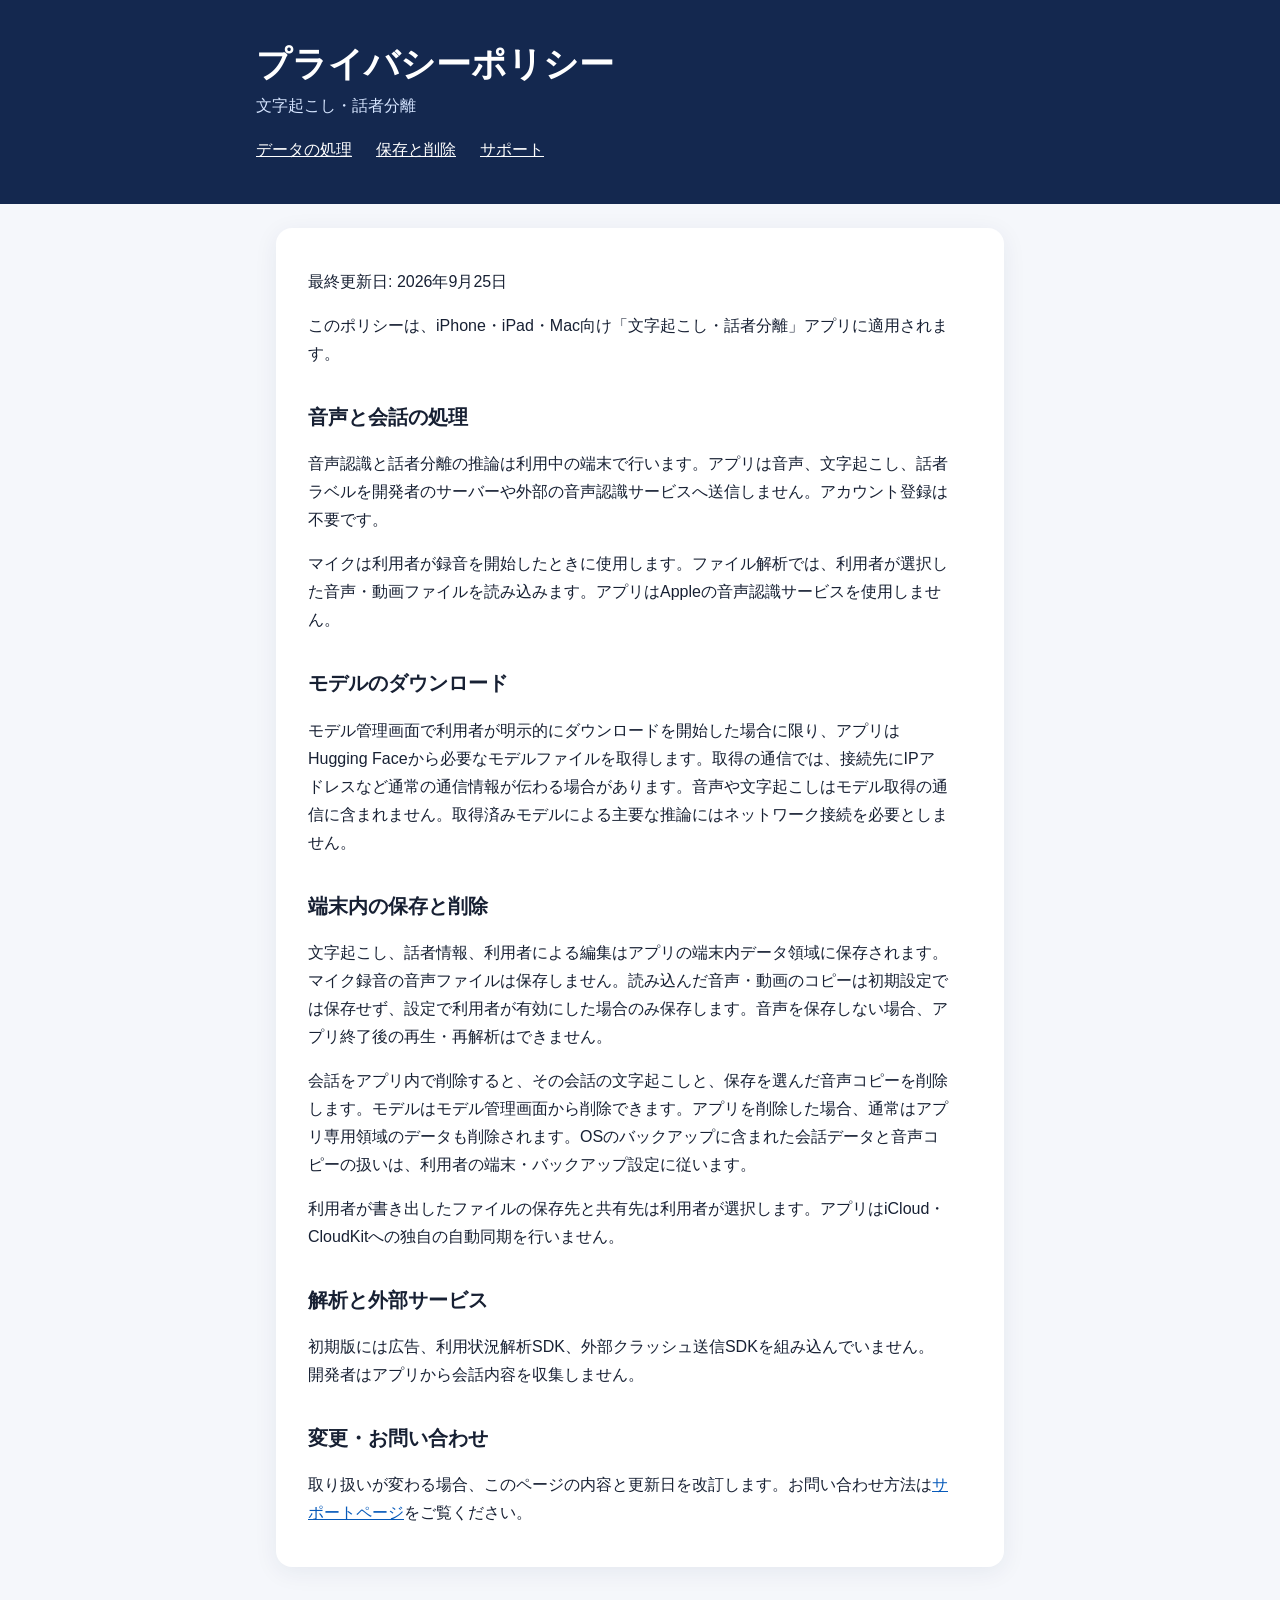
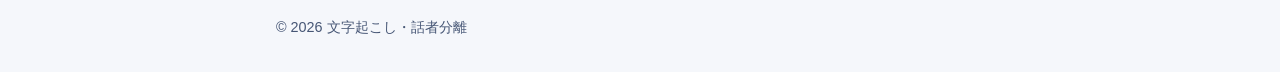
==== index.html @ a7752e15 "Publish privacy policy and support pages" ====
<!doctype html>
<html lang="ja">
<head>
  <meta charset="utf-8">
  <meta name="viewport" content="width=device-width, initial-scale=1">
  <meta name="description" content="文字起こし・話者分離アプリのプライバシーポリシー。音声の端末内処理、モデル取得、保存について説明します。">
  <title>プライバシーポリシー | 文字起こし・話者分離</title>
  <link rel="stylesheet" href="styles.css">
  <link rel="canonical" href="https://kondofumikazu-cmd.github.io/conversation-transcriber-privacy/">
</head>
<body>
  <header>
    <h1>プライバシーポリシー</h1>
    <p>文字起こし・話者分離</p>
    <nav aria-label="ページ内案内"><a href="#processing">データの処理</a><a href="#storage">保存と削除</a><a href="support.html">サポート</a></nav>
  </header>
  <main><article>
    <p>最終更新日: 2026年9月25日</p>
    <p>このポリシーは、iPhone・iPad・Mac向け「文字起こし・話者分離」アプリに適用されます。</p>

    <h2 id="processing">音声と会話の処理</h2>
    <p>音声認識と話者分離の推論は利用中の端末で行います。アプリは音声、文字起こし、話者ラベルを開発者のサーバーや外部の音声認識サービスへ送信しません。アカウント登録は不要です。</p>
    <p>マイクは利用者が録音を開始したときに使用します。ファイル解析では、利用者が選択した音声・動画ファイルを読み込みます。アプリはAppleの音声認識サービスを使用しません。</p>

    <h2>モデルのダウンロード</h2>
    <p>モデル管理画面で利用者が明示的にダウンロードを開始した場合に限り、アプリはHugging Faceから必要なモデルファイルを取得します。取得の通信では、接続先にIPアドレスなど通常の通信情報が伝わる場合があります。音声や文字起こしはモデル取得の通信に含まれません。取得済みモデルによる主要な推論にはネットワーク接続を必要としません。</p>

    <h2 id="storage">端末内の保存と削除</h2>
    <p>文字起こし、話者情報、利用者による編集はアプリの端末内データ領域に保存されます。マイク録音の音声ファイルは保存しません。読み込んだ音声・動画のコピーは初期設定では保存せず、設定で利用者が有効にした場合のみ保存します。音声を保存しない場合、アプリ終了後の再生・再解析はできません。</p>
    <p>会話をアプリ内で削除すると、その会話の文字起こしと、保存を選んだ音声コピーを削除します。モデルはモデル管理画面から削除できます。アプリを削除した場合、通常はアプリ専用領域のデータも削除されます。OSのバックアップに含まれた会話データと音声コピーの扱いは、利用者の端末・バックアップ設定に従います。</p>
    <p>利用者が書き出したファイルの保存先と共有先は利用者が選択します。アプリはiCloud・CloudKitへの独自の自動同期を行いません。</p>

    <h2>解析と外部サービス</h2>
    <p>初期版には広告、利用状況解析SDK、外部クラッシュ送信SDKを組み込んでいません。開発者はアプリから会話内容を収集しません。</p>

    <h2>変更・お問い合わせ</h2>
    <p>取り扱いが変わる場合、このページの内容と更新日を改訂します。お問い合わせ方法は<a href="support.html">サポートページ</a>をご覧ください。</p>
  </article></main>
  <footer>© 2026 文字起こし・話者分離</footer>
</body>
</html>
---- styles.css ----
:root { color-scheme: light dark; font-family: -apple-system, BlinkMacSystemFont, "Hiragino Sans", "Noto Sans JP", sans-serif; line-height: 1.75; }
* { box-sizing: border-box; }
body { margin: 0; background: #f5f7fb; color: #172033; }
header { background: #14284f; color: #fff; padding: 2.5rem max(1.25rem, calc((100vw - 48rem) / 2)); }
header p { margin: .3rem 0 0; color: #d6e5ff; }
main { max-width: 48rem; margin: 1.5rem auto 3rem; padding: 0 1.25rem; }
article { background: #fff; padding: 1.5rem 2rem; border-radius: 1rem; box-shadow: 0 5px 24px #14284f12; }
h1 { font-size: clamp(1.6rem, 5vw, 2.2rem); line-height: 1.35; margin: 0; }
h2 { font-size: 1.22rem; margin: 2rem 0 .5rem; }
p, li { max-width: 72ch; }
a { color: #075aba; }
a:focus-visible { outline: 3px solid #f49b23; outline-offset: 3px; }
nav { display: flex; flex-wrap: wrap; gap: 1.5rem; margin-top: 1rem; }
nav a { color: #fff; }
footer { max-width: 48rem; margin: 0 auto 2rem; padding: 0 1.25rem; color: #465675; font-size: .9rem; }
@media (max-width: 34rem) { article { padding: 1.3rem; } }
@media (prefers-color-scheme: dark) {
  body { background: #101622; color: #f2f5ff; }
  article { background: #1a2638; box-shadow: none; }
  a { color: #8dbaff; }
  footer { color: #bdc9db; }
}
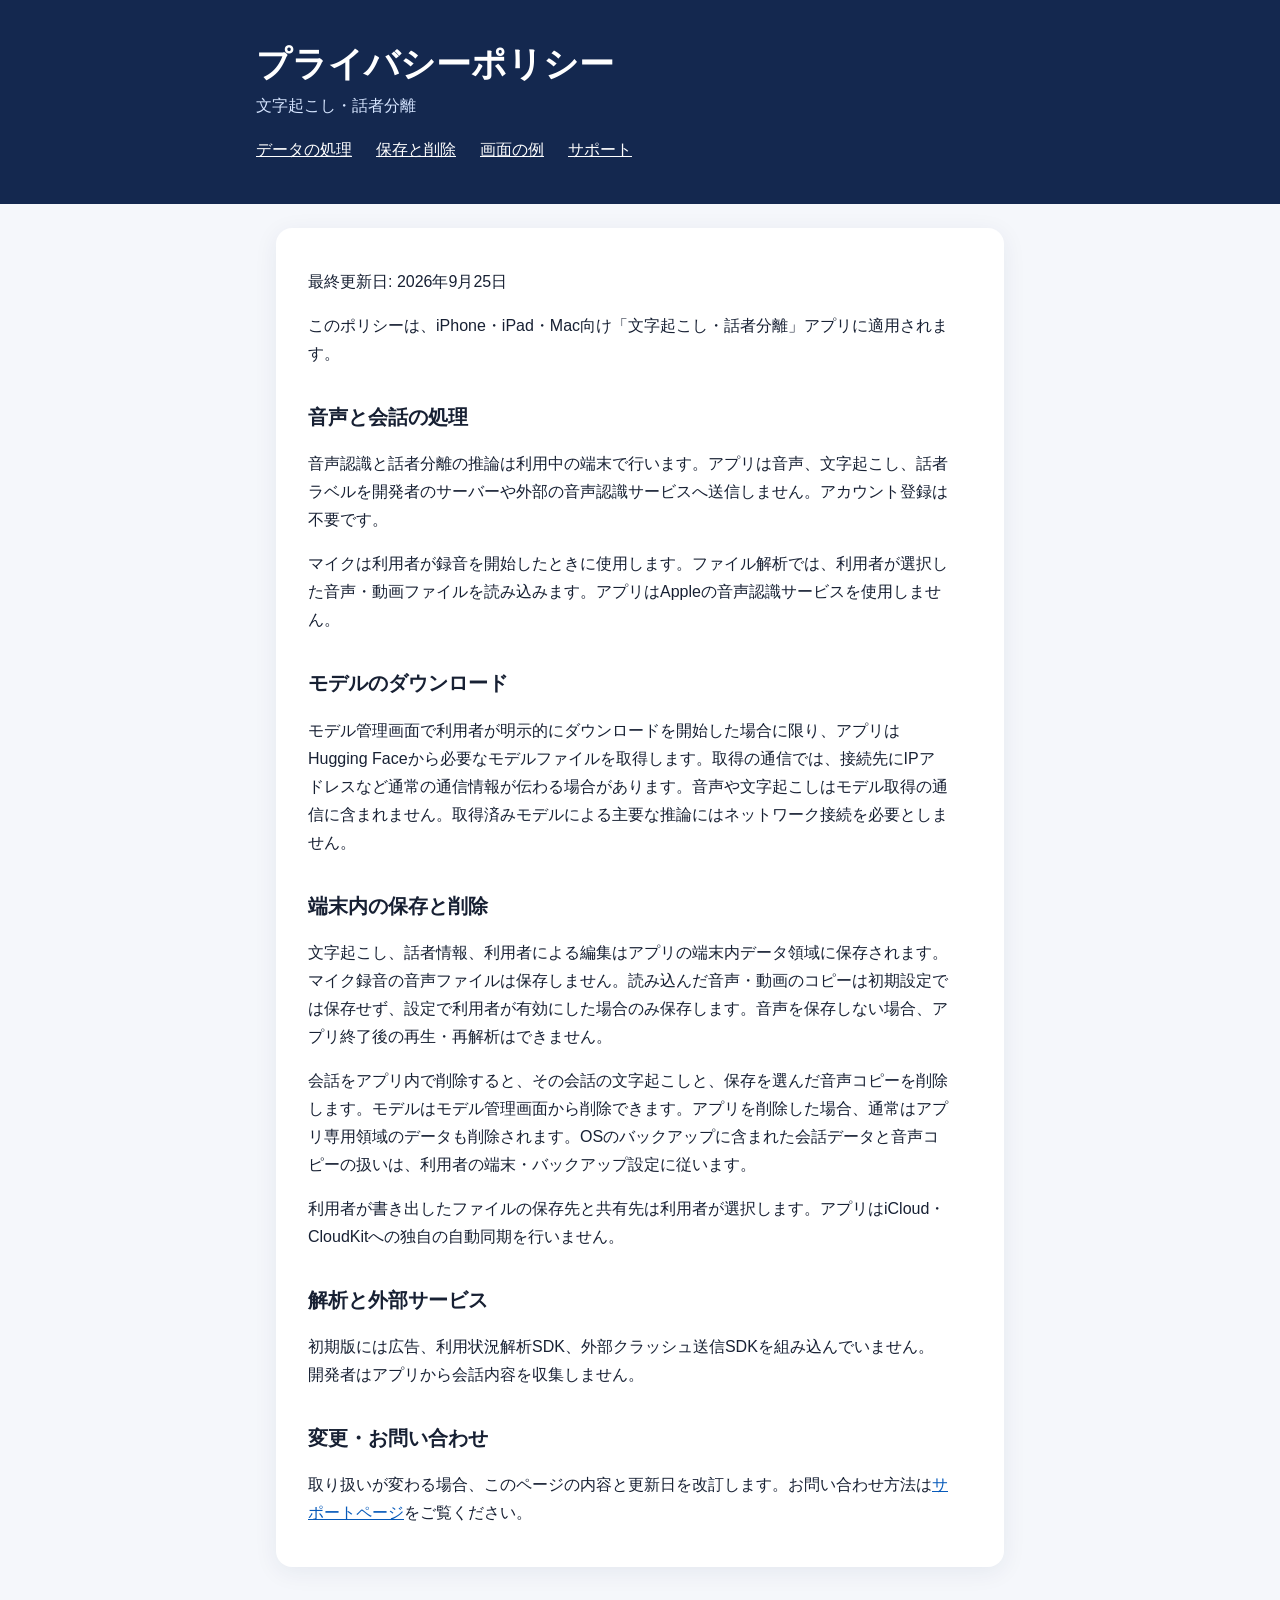
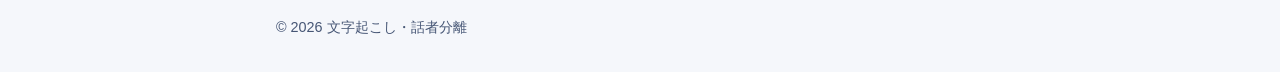
==== commit 7e2f4e6c: "Add iPhone and iPad screenshot gallery" ====
--- a/index.html
+++ b/index.html
@@ -12,7 +12,7 @@
   <header>
     <h1>プライバシーポリシー</h1>
     <p>文字起こし・話者分離</p>
-    <nav aria-label="ページ内案内"><a href="#processing">データの処理</a><a href="#storage">保存と削除</a><a href="support.html">サポート</a></nav>
+    <nav aria-label="ページ内案内"><a href="#processing">データの処理</a><a href="#storage">保存と削除</a><a href="preview.html">画面の例</a><a href="support.html">サポート</a></nav>
   </header>
   <main><article>
     <p>最終更新日: 2026年9月25日</p>
--- a/styles.css
+++ b/styles.css
@@ -13,6 +13,10 @@
 nav { display: flex; flex-wrap: wrap; gap: 1.5rem; margin-top: 1rem; }
 nav a { color: #fff; }
 footer { max-width: 48rem; margin: 0 auto 2rem; padding: 0 1.25rem; color: #465675; font-size: .9rem; }
+.gallery { display: grid; grid-template-columns: repeat(auto-fit, minmax(min(100%, 17rem), 1fr)); gap: 1.25rem; }
+.gallery figure { margin: 0; }
+.gallery img { display: block; width: 100%; height: auto; border-radius: .75rem; border: 1px solid #71809a44; }
+.gallery figcaption { margin: .5rem 0 1rem; font-weight: 600; }
 @media (max-width: 34rem) { article { padding: 1.3rem; } }
 @media (prefers-color-scheme: dark) {
   body { background: #101622; color: #f2f5ff; }
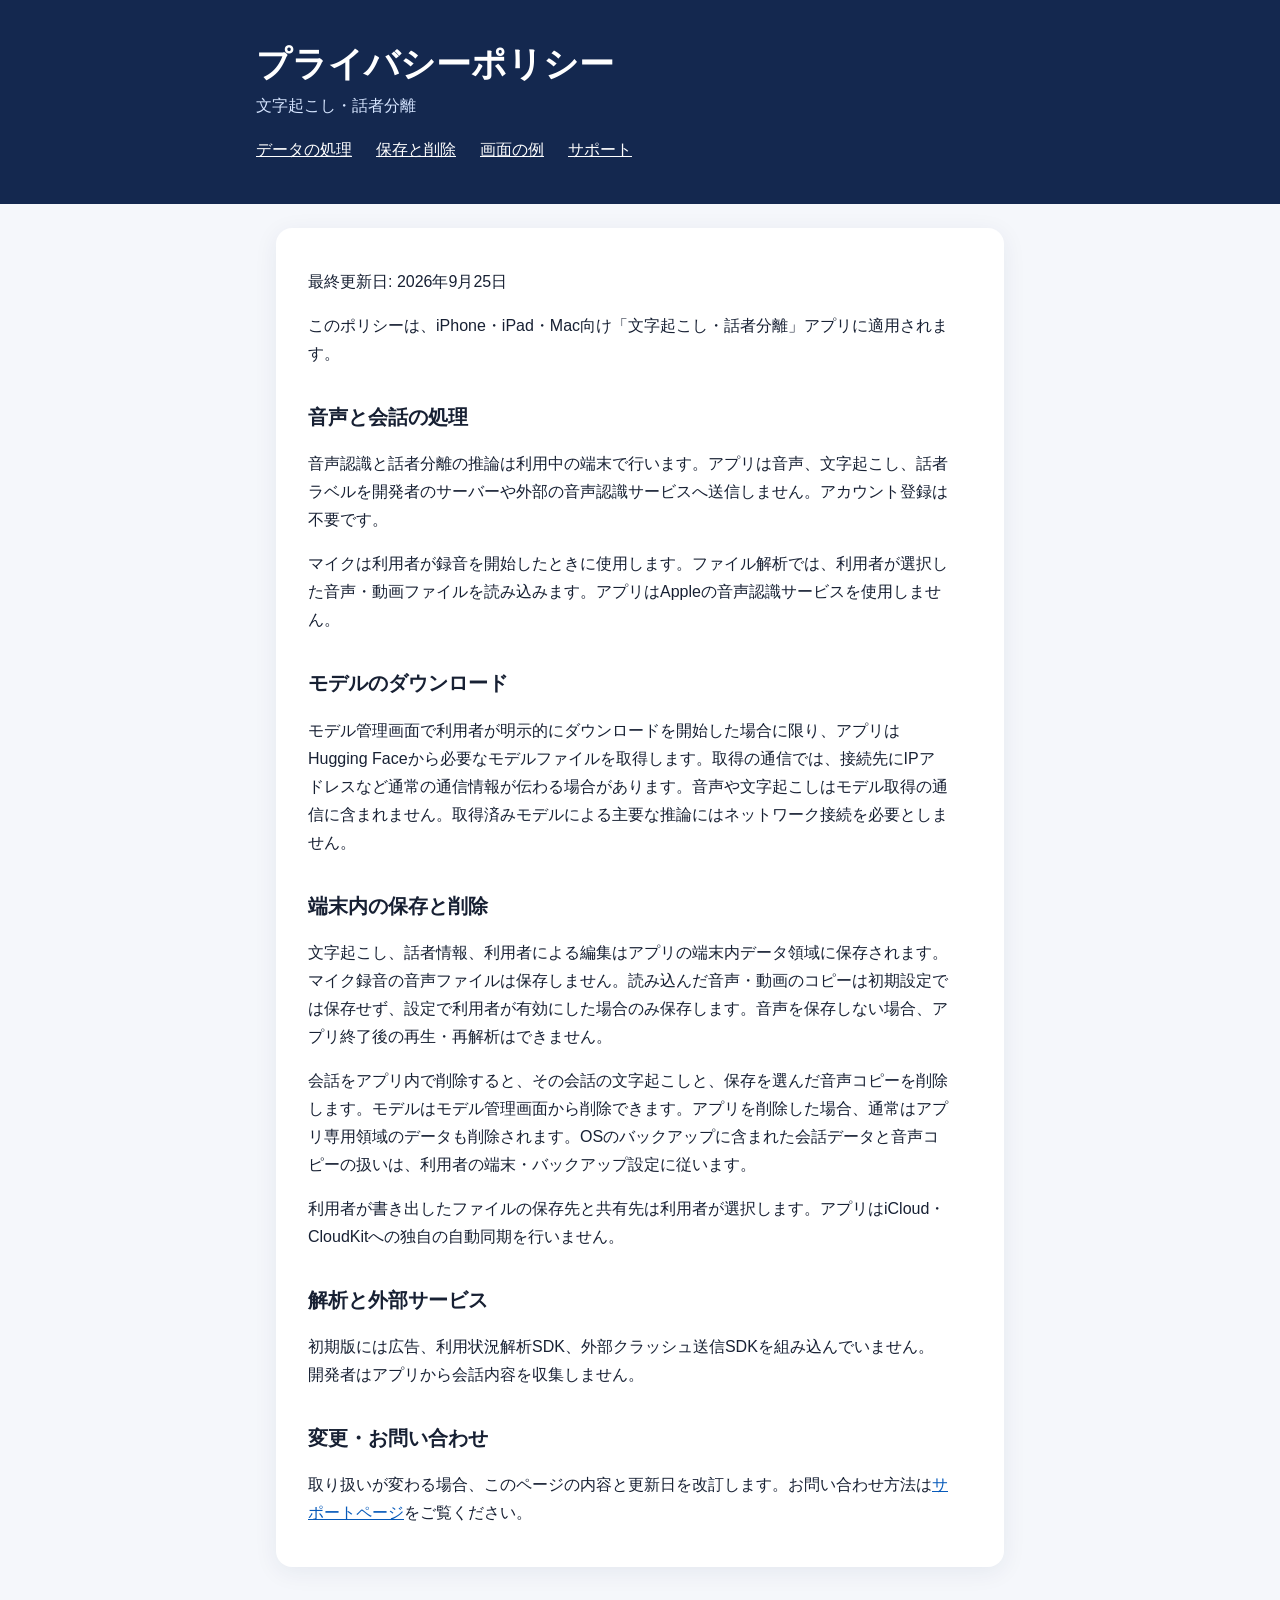
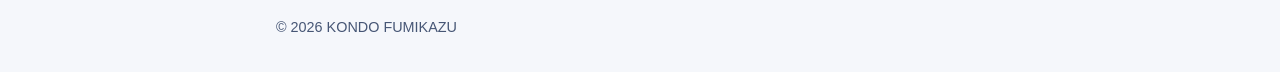
==== commit 24fd113f: "Update copyright notice on public pages" ====
--- a/index.html
+++ b/index.html
@@ -36,6 +36,6 @@
     <h2>変更・お問い合わせ</h2>
     <p>取り扱いが変わる場合、このページの内容と更新日を改訂します。お問い合わせ方法は<a href="support.html">サポートページ</a>をご覧ください。</p>
   </article></main>
-  <footer>© 2026 文字起こし・話者分離</footer>
+  <footer>© 2026 KONDO FUMIKAZU</footer>
 </body>
 </html>
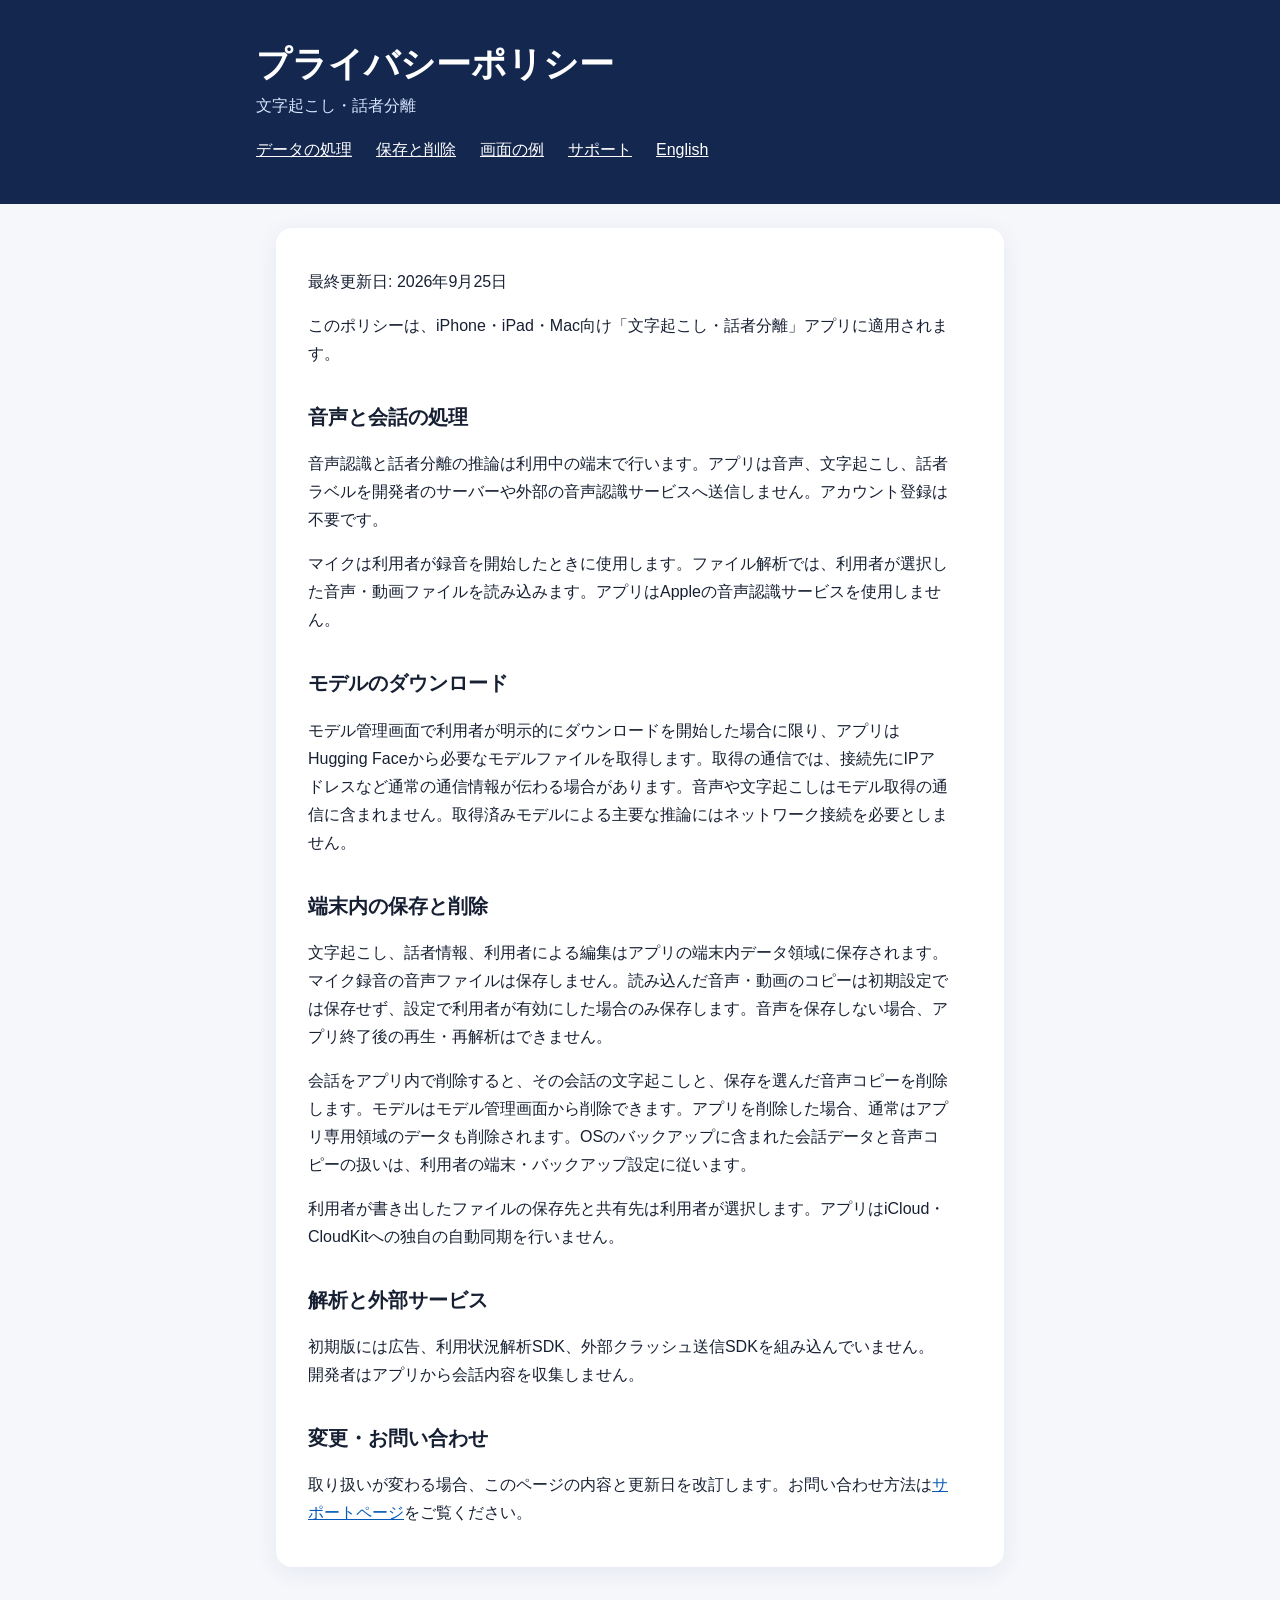
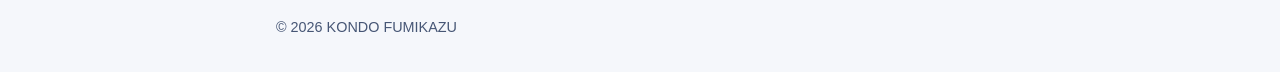
==== commit 901ba664: "Add English privacy and support pages and public contact" ====
--- a/index.html
+++ b/index.html
@@ -12,7 +12,7 @@
   <header>
     <h1>プライバシーポリシー</h1>
     <p>文字起こし・話者分離</p>
-    <nav aria-label="ページ内案内"><a href="#processing">データの処理</a><a href="#storage">保存と削除</a><a href="preview.html">画面の例</a><a href="support.html">サポート</a></nav>
+    <nav aria-label="ページ内案内"><a href="#processing">データの処理</a><a href="#storage">保存と削除</a><a href="preview.html">画面の例</a><a href="support.html">サポート</a><a href="en/" lang="en">English</a></nav>
   </header>
   <main><article>
     <p>最終更新日: 2026年9月25日</p>
